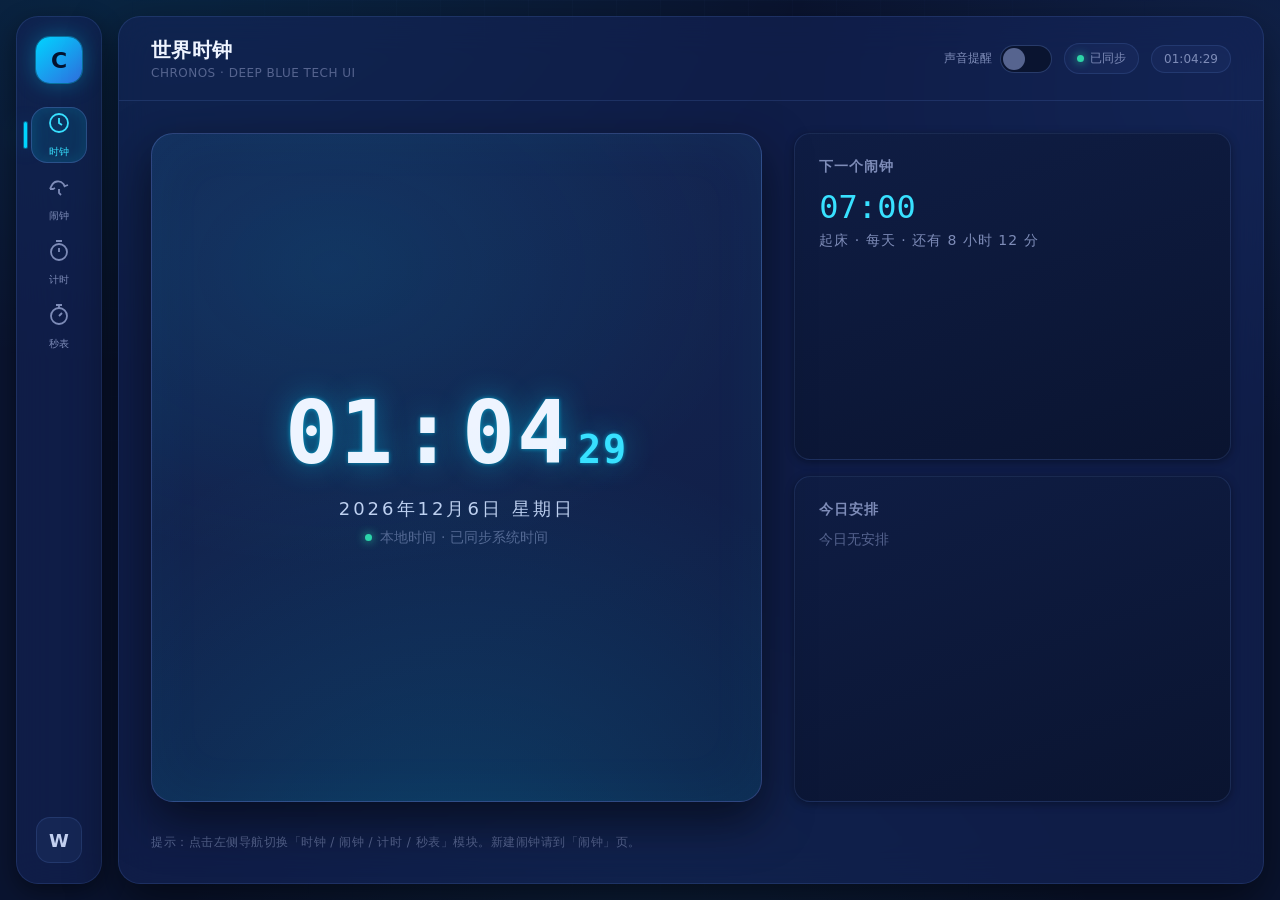
==== ui/index.html @ 6e9552f0 "Initial commit: Chronos Windows alarm clock" ====
<!DOCTYPE html>
<html lang="zh-CN" data-theme="dark">
<head>
<meta charset="UTF-8">
<meta content="width=device-width, initial-scale=1.0" name="viewport">
<title>Chronos · 闹钟</title>
<link rel="stylesheet" href="style.css">
</head>
<body>
  <div class="app">
    <!-- ===== 侧边导航 ===== -->
    <aside class="sidebar">
      <div class="brand">C</div>
      <button class="nav-btn active" data-view="clock" title="时钟">
        <svg fill="none" stroke="currentColor" stroke-width="1.8" viewBox="0 0 24 24"><circle cx="12" cy="12" r="9"/><path d="M12 7v5l3 2"/></svg>
        <span class="lbl">时钟</span>
      </button>
      <button class="nav-btn" data-view="alarms" title="闹钟">
        <svg fill="none" stroke="currentColor" stroke-width="1.8" viewBox="0 0 24 24"><path d="M3 14l1.5-3a7 7 0 0112-2l1.5 3"/><path d="M3 14h3l2-1M21 10l-3 1"/><path d="M12 14v4l2 2"/></svg>
        <span class="lbl">闹钟</span>
      </button>
      <button class="nav-btn" data-view="timer" title="计时">
        <svg fill="none" stroke="currentColor" stroke-width="1.8" viewBox="0 0 24 24"><circle cx="12" cy="13" r="8"/><path d="M12 13V9M9 2h6"/></svg>
        <span class="lbl">计时</span>
      </button>
      <button class="nav-btn" data-view="stopwatch" title="秒表">
        <svg fill="none" stroke="currentColor" stroke-width="1.8" viewBox="0 0 24 24"><circle cx="12" cy="13" r="8"/><path d="M12 13l3-3M9 2h6M12 2v3"/></svg>
        <span class="lbl">秒表</span>
      </button>
      <div class="nav-spacer"></div>
      <div class="nav-avatar">W</div>
    </aside>

    <!-- ===== 主区 ===== -->
    <main class="main">
      <div class="topbar">
        <div>
          <h1 id="viewTitle">世界时钟</h1>
          <div class="sub" id="viewSub">CHRONOS · DEEP BLUE TECH UI</div>
        </div>
        <div class="top-actions">
          <label class="sound-toggle">
            <span>声音提醒</span>
            <span class="switch">
              <input type="checkbox" id="soundToggle">
              <span class="track"></span><span class="knob"></span>
            </span>
          </label>
          <span class="pill"><span class="dot"></span> 已同步</span>
          <span class="pill" id="liveClock">--:--:--</span>
        </div>
      </div>

      <!-- 视图：时钟 -->
      <section class="view active" id="view-clock">
        <div class="clock-stage">
          <div class="clock-card">
            <div class="clock-time">
              <span id="hh">00</span><span class="colon">:</span><span id="mm">00</span><span class="sec" id="ss">00</span>
            </div>
            <div class="clock-date" id="dateLine">2026年1月1日 星期四</div>
            <div class="clock-loc"><span class="dot"></span> 本地时间 · 已同步系统时间</div>
          </div>
          <div class="side-stack">
            <div class="mini-card">
              <h3>下一个闹钟</h3>
              <div class="next-alarm" id="nextAlarm">--:--<small id="nextAlarmSub">暂无启用的闹钟</small></div>
            </div>
            <div class="mini-card">
              <h3>今日安排</h3>
              <div id="todayList"></div>
            </div>
          </div>
        </div>
        <p class="footer-note">提示：点击左侧导航切换「时钟 / 闹钟 / 计时 / 秒表」模块。新建闹钟请到「闹钟」页。</p>
      </section>

      <!-- 视图：闹钟 -->
      <section class="view" id="view-alarms">
        <div class="view-head">
          <h2>我的闹钟</h2>
          <button class="btn btn-primary" id="btnNew">＋ 新建闹钟</button>
        </div>
        <div class="alarm-grid" id="alarmGrid"></div>
      </section>

      <!-- 视图：添加 / 编辑闹钟 -->
      <section class="view" id="view-form">
        <div class="view-head">
          <h2 id="formTitle">新建闹钟</h2>
          <button class="btn" id="btnBack">← 返回</button>
        </div>
        <div class="form-grid">
          <div class="field">
            <label>时间</label>
            <input class="input" type="time" id="fTime" value="07:00">
          </div>
          <div class="field">
            <label>标签名称</label>
            <input class="input" type="text" id="fLabel" placeholder="例如：起床 / 会议提醒" value="起床">
          </div>
          <div class="field full">
            <label>重复</label>
            <div class="chip-row" id="fDays">
              <span class="chip" data-day="0">一</span><span class="chip" data-day="1">二</span>
              <span class="chip" data-day="2">三</span><span class="chip" data-day="3">四</span>
              <span class="chip" data-day="4">五</span><span class="chip" data-day="5">六</span>
              <span class="chip" data-day="6">日</span>
              <span class="chip quick" data-quick="all">每天</span>
              <span class="chip quick" data-quick="wd">工作日</span>
              <span class="chip quick" data-quick="we">周末</span>
            </div>
          </div>
          <div class="field full">
            <label>铃声</label>
            <div class="ringtone-row">
              <select class="select" id="fRingtone"></select>
              <input type="file" id="fRingtoneFile" accept="audio/*" hidden>
              <button class="btn" id="btnUploadRingtone" type="button">＋ 上传音频</button>
            </div>
            <div class="ringtone-list" id="ringtoneList"></div>
          </div>
          <div class="field">
            <label>贪睡</label>
            <select class="select" id="fSnooze"><option value="on">开启 · 5 分钟</option><option value="off">关闭</option></select>
          </div>
          <div class="field">
            <label>音量</label>
            <select class="select" id="fVolume">
              <option value="70">70%</option><option value="40">40%</option><option value="100">100%</option>
            </select>
          </div>
        </div>
        <div class="btn-row">
          <button class="btn btn-primary" id="btnSave">保存闹钟</button>
          <button class="btn" id="btnCancel">取消</button>
        </div>
      </section>

      <!-- 视图：计时器 -->
      <section class="view" id="view-timer">
        <div class="ring-wrap">
          <div>
            <div class="ring">
              <svg height="320" width="320">
                <circle cx="160" cy="160" fill="none" r="140" stroke="rgba(120,160,255,.12)" stroke-width="10"/>
                <circle cx="160" cy="160" fill="none" id="timerArc" r="140" stroke="url(#g)" stroke-dasharray="879" stroke-dashoffset="220" stroke-linecap="round" stroke-width="10"/>
                <defs><linearGradient id="g" x1="0" y1="0" x2="1" y2="1"><stop offset="0" stop-color="#00d4ff"/><stop offset="1" stop-color="#3b82f6"/></linearGradient></defs>
              </svg>
              <div class="center"><div class="t" id="timerText">25:00</div><div class="c">专注计时</div></div>
            </div>
            <div class="ctrl-row">
              <button class="ctrl" id="timerReset" title="重置"><svg fill="none" stroke="currentColor" stroke-width="1.8" viewBox="0 0 24 24"><path d="M3 12a9 9 0 109-9 9 9 0 00-7 3.5M3 4v4h4"/></svg></button>
              <button class="ctrl main" id="timerBtn" title="开始"><svg fill="currentColor" viewBox="0 0 24 24"><path d="M8 5v14l11-7z"/></svg></button>
              <button class="ctrl" id="timerPause" title="暂停"><svg fill="currentColor" viewBox="0 0 24 24"><path d="M7 5h4v14H7zM13 5h4v14h-4z"/></svg></button>
            </div>
            <div class="preset-row">
              <span class="chip" data-min="25">25 分</span>
              <span class="chip" data-min="5">5 分</span>
              <span class="chip" data-min="10">10 分</span>
              <span class="chip" data-min="45">45 分</span>
              <span class="chip" data-min="60">60 分</span>
            </div>
          </div>
        </div>
      </section>

      <!-- 视图：秒表 -->
      <section class="view" id="view-stopwatch">
        <div class="ring-wrap">
          <div>
            <div class="ring">
              <svg height="320" width="320">
                <circle cx="160" cy="160" fill="none" r="140" stroke="rgba(120,160,255,.12)" stroke-width="10"/>
                <circle cx="160" cy="160" fill="none" id="swArc" r="140" stroke="url(#g)" stroke-dasharray="879" stroke-dashoffset="879" stroke-linecap="round" stroke-width="10"/>
              </svg>
              <div class="center"><div class="t" id="swText">00:00.00</div><div class="c">秒表</div></div>
            </div>
            <div class="ctrl-row">
              <button class="ctrl" id="swLap" title="计圈"><svg fill="none" stroke="currentColor" stroke-width="1.8" viewBox="0 0 24 24"><circle cx="12" cy="12" r="9"/><path d="M12 8v4l3 2"/></svg></button>
              <button class="ctrl main" id="swBtn" title="开始"><svg fill="currentColor" viewBox="0 0 24 24"><path d="M8 5v14l11-7z"/></svg></button>
              <button class="ctrl" id="swReset" title="重置"><svg fill="none" stroke="currentColor" stroke-width="1.8" viewBox="0 0 24 24"><path d="M3 12a9 9 0 109-9 9 9 0 00-7 3.5M3 4v4h4"/></svg></button>
            </div>
            <div class="lap-list" id="lapList"></div>
          </div>
        </div>
      </section>
    </main>
  </div>
  <div class="toast-fallback" id="fallback"></div>
  <script src="app.js"></script>
</body>
</html>
---- ui/style.css ----
/* ============================================================
   Chronos · 深蓝科技风设计系统 (Deep Blue Tech)
   基于资料库 alarm-clock-design-system 落地，扩展桌面端交互组件
   ============================================================ */
:root {
  /* —— 背景层 (深蓝渐变底座) —— */
  --bg-abyss:   #050a1f;
  --bg-base:    #0a1430;
  --bg-surface: #0f1d44;
  --bg-elevated:#152654;
  --bg-glass:   rgba(20, 38, 92, 0.55);

  /* —— 科技蓝主色 —— */
  --blue-100: #d6e6ff;
  --blue-300: #7fb2ff;
  --blue-500: #3b82f6;
  --blue-600: #2f6fe0;
  --blue-700: #2456b8;

  /* —— 青色强调 (霓虹光) —— */
  --cyan-400: #38e1ff;
  --cyan-500: #00d4ff;
  --cyan-glow: rgba(0, 212, 255, 0.45);

  /* —— 语义色 —— */
  --success: #2dd4a7;
  --warning: #ffb547;
  --danger:  #ff5d73;
  --info:    #38e1ff;

  /* —— 中性色 (文本) —— */
  --text-strong: #eef4ff;
  --text:        #c3d0f0;
  --text-muted:  #7e8cb8;
  --text-faint:  #56648f;
  --border:      rgba(120, 160, 255, 0.14);
  --border-strong: rgba(120, 160, 255, 0.28);

  /* —— 字体 —— */
  --font-ui: 'Inter', 'PingFang SC', 'Microsoft YaHei', system-ui, sans-serif;
  --font-mono: 'JetBrains Mono', 'SF Mono', 'Roboto Mono', 'Consolas', monospace;

  /* —— 字号 —— */
  --fs-xs: 0.75rem;
  --fs-sm: 0.875rem;
  --fs-base: 1rem;
  --fs-lg: 1.125rem;
  --fs-xl: 1.25rem;
  --fs-2xl: 1.5rem;
  --fs-3xl: 2rem;
  --fs-4xl: 3rem;
  --fs-hero: 5.5rem;

  /* —— 间距 (4px 基准) —— */
  --sp-1: 4px;  --sp-2: 8px;  --sp-3: 12px; --sp-4: 16px;
  --sp-5: 20px; --sp-6: 24px; --sp-8: 32px; --sp-10: 40px; --sp-12: 48px;

  /* —— 圆角 —— */
  --r-sm: 8px; --r-md: 12px; --r-lg: 16px; --r-xl: 22px; --r-pill: 999px;

  /* —— 阴影 / 发光 —— */
  --shadow-sm: 0 2px 8px rgba(0,0,0,.35);
  --shadow-md: 0 8px 24px rgba(0,0,0,.45);
  --shadow-lg: 0 18px 48px rgba(0,0,0,.55);
  --glow-cyan: 0 0 0 1px rgba(0,212,255,.35), 0 0 22px rgba(0,212,255,.35);
  --glow-blue: 0 0 26px rgba(59,130,246,.4);

  /* —— 过渡 —— */
  --t-fast: 140ms ease;
  --t-normal: 260ms cubic-bezier(.4,0,.2,1);
}

* { margin: 0; padding: 0; box-sizing: border-box; }
html, body { height: 100%; }
body {
  font-family: var(--font-ui);
  color: var(--text);
  background:
    radial-gradient(1200px 800px at 12% -8%, rgba(0,212,255,.10), transparent 55%),
    radial-gradient(1000px 700px at 100% 10%, rgba(59,130,246,.14), transparent 50%),
    radial-gradient(900px 900px at 50% 120%, rgba(56,225,255,.08), transparent 55%),
    var(--bg-base);
  background-attachment: fixed;
  -webkit-font-smoothing: antialiased;
  overflow: hidden;
  user-select: none;
}
body::before {
  content: "";
  position: fixed; inset: 0;
  background-image:
    linear-gradient(rgba(120,160,255,.05) 1px, transparent 1px),
    linear-gradient(90deg, rgba(120,160,255,.05) 1px, transparent 1px);
  background-size: 44px 44px;
  mask-image: radial-gradient(circle at 50% 40%, #000 0%, transparent 78%);
  pointer-events: none;
  z-index: 0;
}
::-webkit-scrollbar { width: 8px; height: 8px; }
::-webkit-scrollbar-thumb { background: var(--border-strong); border-radius: 99px; }
::-webkit-scrollbar-track { background: transparent; }

/* ============================================================
   APP SHELL
   ============================================================ */
.app {
  position: relative; z-index: 1;
  display: grid;
  grid-template-columns: 86px 1fr;
  height: 100vh;
  gap: var(--sp-4);
  padding: var(--sp-4);
}

/* —— 侧边导航 —— */
.sidebar {
  background: var(--bg-glass);
  backdrop-filter: blur(18px);
  -webkit-backdrop-filter: blur(18px);
  border: 1px solid var(--border);
  border-radius: var(--r-xl);
  display: flex; flex-direction: column; align-items: center;
  padding: var(--sp-5) var(--sp-2);
  gap: var(--sp-2);
  box-shadow: var(--shadow-md);
}
.brand {
  width: 46px; height: 46px; border-radius: 14px;
  background: linear-gradient(140deg, var(--cyan-500), var(--blue-600));
  display: grid; place-items: center;
  color: #04122e; font-weight: 800; font-size: 22px;
  box-shadow: var(--glow-cyan);
  margin-bottom: var(--sp-4);
}
.nav-btn {
  width: 56px; height: 56px; border-radius: 16px;
  border: 1px solid transparent;
  background: transparent;
  color: var(--text-muted);
  display: grid; place-items: center; gap: 4px;
  cursor: pointer; transition: var(--t-normal);
  position: relative;
  font-family: var(--font-ui);
}
.nav-btn svg { width: 24px; height: 24px; }
.nav-btn .lbl { font-size: 10px; letter-spacing: .5px; }
.nav-btn:hover { color: var(--text); background: rgba(120,160,255,.08); }
.nav-btn.active {
  color: var(--cyan-400);
  background: rgba(0,212,255,.10);
  border-color: var(--border-strong);
  box-shadow: inset 0 0 14px rgba(0,212,255,.12);
}
.nav-btn.active::before {
  content: ""; position: absolute; left: -8px; top: 50%; transform: translateY(-50%);
  width: 3px; height: 26px; border-radius: 99px;
  background: var(--cyan-500); box-shadow: var(--glow-cyan);
}
.nav-spacer { flex: 1; }
.nav-avatar {
  width: 46px; height: 46px; border-radius: 14px;
  background: var(--bg-elevated); border: 1px solid var(--border);
  display: grid; place-items: center; color: var(--text); font-weight: 600; font-size: 18px;
}

/* ============================================================
   MAIN
   ============================================================ */
.main {
  background: var(--bg-glass);
  backdrop-filter: blur(18px);
  -webkit-backdrop-filter: blur(18px);
  border: 1px solid var(--border);
  border-radius: var(--r-xl);
  box-shadow: var(--shadow-lg);
  overflow: hidden;
  display: flex; flex-direction: column;
}
.topbar {
  display: flex; align-items: center; justify-content: space-between;
  padding: var(--sp-5) var(--sp-8);
  border-bottom: 1px solid var(--border);
  flex: none;
}
.topbar h1 { font-size: var(--fs-xl); color: var(--text-strong); font-weight: 650; letter-spacing: .3px; }
.topbar .sub { font-size: var(--fs-xs); color: var(--text-faint); margin-top: 2px; letter-spacing: .5px; }
.top-actions { display: flex; gap: var(--sp-3); align-items: center; }
.pill {
  font-size: var(--fs-xs); color: var(--text-muted);
  padding: 6px 12px; border-radius: var(--r-pill);
  border: 1px solid var(--border); background: rgba(120,160,255,.05);
  display: inline-flex; align-items: center; gap: 6px;
}
.pill .dot { width:7px;height:7px;border-radius:99px;background:var(--success); box-shadow:0 0 10px var(--success); }

/* 声音提醒开关（顶栏） */
.sound-toggle { display: inline-flex; align-items: center; gap: 8px; font-size: var(--fs-xs); color: var(--text-muted); }
.switch { position: relative; width: 52px; height: 28px; flex: none; }
.switch input { display: none; }
.switch .track {
  position:absolute; inset:0; border-radius:99px;
  background: var(--bg-base); border:1px solid var(--border-strong);
  transition: var(--t-normal);
}
.switch .knob {
  position:absolute; top:3px; left:3px; width:22px; height:22px; border-radius:99px;
  background: var(--text-faint); transition: var(--t-normal);
}
.switch input:checked + .track { background: linear-gradient(90deg, var(--cyan-500), var(--blue-500)); border-color: transparent; box-shadow: var(--glow-cyan); }
.switch input:checked + .track + .knob { transform: translateX(24px); background:#fff; }

.view { flex: 1; overflow: auto; padding: var(--sp-8); display: none; min-height: 0; }
.view.active { display: flex; flex-direction: column; animation: fade .35s ease; }
@keyframes fade { from { opacity: 0; transform: translateY(8px);} to { opacity:1; transform:none; } }

/* ============================================================
   时钟主页 (HERO)
   ============================================================ */
.clock-stage {
  display: grid; grid-template-columns: 1.4fr 1fr; gap: var(--sp-8);
  height: 100%; align-items: stretch;
}
.clock-card {
  background:
    radial-gradient(700px 500px at 30% 20%, rgba(0,212,255,.10), transparent 60%),
    linear-gradient(160deg, var(--bg-elevated), var(--bg-surface));
  border: 1px solid var(--border-strong);
  border-radius: var(--r-xl);
  box-shadow: var(--shadow-lg), inset 0 0 60px rgba(0,212,255,.05);
  display: flex; flex-direction: column; align-items: center; justify-content: center;
  padding: var(--sp-10);
  position: relative; overflow: hidden;
}
.clock-card::after {
  content:""; position:absolute; inset:0;
  background: radial-gradient(circle at 50% 120%, rgba(0,212,255,.18), transparent 60%);
  pointer-events:none;
}
.clock-time {
  font-family: var(--font-mono);
  font-size: var(--fs-hero); font-weight: 700; line-height: 1;
  color: var(--text-strong);
  text-shadow: 0 0 30px rgba(0,212,255,.45), 0 0 4px rgba(0,212,255,.6);
  letter-spacing: 2px;
  display: flex; align-items: baseline; gap: 6px;
}
.clock-time .sec { font-size: 2.4rem; color: var(--cyan-400); text-shadow: var(--glow-cyan); }
.clock-time .colon { animation: blink 1s steps(1) infinite; }
@keyframes blink { 50% { opacity: .25; } }
.clock-date { margin-top: var(--sp-5); font-size: var(--fs-lg); color: var(--text); letter-spacing: 3px; }
.clock-loc  { margin-top: var(--sp-2); font-size: var(--fs-sm); color: var(--text-faint); display:flex; gap:8px; align-items:center;}
.clock-loc .dot { width:7px;height:7px;border-radius:99px;background:var(--success); box-shadow:0 0 10px var(--success); }

.side-stack { display: flex; flex-direction: column; gap: var(--sp-4); }
.mini-card {
  background: linear-gradient(160deg, var(--bg-surface), var(--bg-base));
  border: 1px solid var(--border);
  border-radius: var(--r-lg);
  padding: var(--sp-6);
  box-shadow: var(--shadow-sm);
  flex: 1;
}
.mini-card h3 { font-size: var(--fs-sm); color: var(--text-muted); font-weight: 600; letter-spacing: 1px; margin-bottom: var(--sp-3); text-transform: uppercase; }
.next-alarm { font-family: var(--font-mono); font-size: var(--fs-3xl); color: var(--cyan-400); text-shadow: var(--glow-cyan); }
.next-alarm small { display:block; font-family: var(--font-ui); font-size: var(--fs-sm); color: var(--text-muted); margin-top:6px; letter-spacing:1px; }
.ring-row { display:flex; align-items:center; gap:10px; font-size: var(--fs-sm); color: var(--text); }
.ring-row + .ring-row { margin-top: 12px; }
.ring-ico { width:34px;height:34px;border-radius:10px;display:grid;place-items:center;background:rgba(0,212,255,.10);color:var(--cyan-400); flex:none; }

.footer-note { margin-top: var(--sp-8); font-size: var(--fs-xs); color: var(--text-faint); letter-spacing:.5px; }

/* ============================================================
   闹钟列表
   ============================================================ */
.view-head { display:flex; align-items:center; justify-content:space-between; margin-bottom: var(--sp-6); }
.view-head h2 { color: var(--text-strong); font-size: var(--fs-2xl); font-weight: 650; letter-spacing:.3px; }
.btn {
  font-family: var(--font-ui); font-weight: 600; cursor: pointer;
  border: 1px solid var(--border-strong); border-radius: var(--r-md);
  padding: 10px 18px; font-size: var(--fs-sm); color: var(--text-strong);
  background: rgba(120,160,255,.06); transition: var(--t-fast);
  display: inline-flex; align-items: center; gap: 8px;
}
.btn:hover { background: rgba(120,160,255,.14); transform: translateY(-1px); }
.btn-primary {
  background: linear-gradient(140deg, var(--cyan-500), var(--blue-600));
  color: #04122e; border-color: transparent; box-shadow: var(--glow-cyan);
}
.btn-primary:hover { box-shadow: 0 0 30px rgba(0,212,255,.6); }
.btn-ghost { background: transparent; }
.btn-danger { color: var(--danger); border-color: rgba(255,93,115,.4); }
.btn-danger:hover { background: rgba(255,93,115,.12); }
.btn svg { width: 18px; height: 18px; }
.btn-row { display:flex; gap: var(--sp-3); margin-top: var(--sp-8); }

.alarm-grid { display: grid; grid-template-columns: repeat(2, 1fr); gap: var(--sp-4); }
.alarm-item {
  display: flex; align-items: center; gap: var(--sp-5);
  background: linear-gradient(160deg, var(--bg-elevated), var(--bg-surface));
  border: 1px solid var(--border); border-radius: var(--r-lg);
  padding: var(--sp-5) var(--sp-6); transition: var(--t-normal);
  position: relative;
  cursor: pointer;
}
.alarm-item:hover { border-color: var(--border-strong); transform: translateY(-2px); box-shadow: var(--shadow-md); }
.alarm-item.off { opacity: .55; }
.alarm-time { font-family: var(--font-mono); font-size: var(--fs-3xl); color: var(--text-strong); font-weight: 700; order: 1; }
.alarm-item.off .alarm-time { color: var(--text-faint); }
.alarm-switch { order: 2; cursor: pointer; }
.alarm-meta { flex: 1; min-width: 0; order: 3; }
.alarm-meta .name { color: var(--text-strong); font-weight: 600; font-size: var(--fs-base); display:flex; align-items:center; gap:8px; }
.alarm-meta .repeat { color: var(--text-muted); font-size: var(--fs-xs); margin-top: 4px; letter-spacing: .6px; }
.badge { display:inline-block; font-size:10px; padding:3px 8px; border-radius:99px; background:rgba(45,212,167,.14); color:var(--success); letter-spacing:.5px; }
.badge.warn { background:rgba(255,181,71,.14); color:var(--warning); }
.alarm-del {
  position:absolute; top:10px; right:12px; width:22px; height:22px; border-radius:7px;
  border:1px solid transparent; background:transparent; color:var(--text-faint);
  cursor:pointer; font-size:14px; line-height:1; display:grid; place-items:center;
  transition: var(--t-fast);
}
.alarm-del:hover { color: var(--danger); background: rgba(255,93,115,.12); }

/* ============================================================
   表单 (添加 / 编辑闹钟)
   ============================================================ */
.form-grid { display:grid; grid-template-columns: repeat(2, 1fr); gap: var(--sp-5); max-width: 720px; }
.field { display:flex; flex-direction:column; gap: var(--sp-2); }
.field.full { grid-column: 1 / -1; }
.field label { font-size: var(--fs-xs); color: var(--text-muted); letter-spacing: 1px; text-transform: uppercase; }
.input, .select {
  font-family: var(--font-ui); font-size: var(--fs-base); color: var(--text-strong);
  background: var(--bg-base); border: 1px solid var(--border-strong); border-radius: var(--r-md);
  padding: 12px 14px; transition: var(--t-fast); width: 100%;
}
.input[type=time] { font-family: var(--font-mono); letter-spacing: 1px; }
.input:focus, .select:focus { outline:none; border-color: var(--cyan-500); box-shadow: 0 0 0 3px rgba(0,212,255,.14); }
.select { appearance:none; background-image: linear-gradient(45deg, transparent 50%, var(--text-muted) 50%), linear-gradient(135deg, var(--text-muted) 50%, transparent 50%); background-position: calc(100% - 18px) 18px, calc(100% - 13px) 18px; background-size: 5px 5px, 5px 5px; background-repeat:no-repeat; }
.chip-row { display:flex; gap:8px; flex-wrap:wrap; }
.chip {
  font-size: var(--fs-sm); padding: 8px 14px; border-radius: var(--r-pill);
  border:1px solid var(--border-strong); background: var(--bg-base); color: var(--text-muted);
  cursor:pointer; transition: var(--t-fast); user-select:none;
}
.chip:hover { color: var(--text-strong); border-color: var(--cyan-500); }
.chip.selected { background: rgba(0,212,255,.14); color: var(--cyan-400); border-color: var(--cyan-500); box-shadow: inset 0 0 12px rgba(0,212,255,.12); }
.chip.quick { font-weight:600; }

/* ============================================================
   计时器 / 秒表 (环形进度)
   ============================================================ */
.ring-wrap { display:flex; flex-direction:column; align-items:center; justify-content:center; height: 100%; min-height: 0; }
.ring-wrap > div { display:flex; flex-direction:column; align-items:center; }
.ring { position: relative; width: 320px; height: 320px; }
.ring svg { transform: rotate(-90deg); }
.ring .center { position:absolute; inset:0; display:grid; place-content:center; text-align:center; }
.ring .center .t { font-family: var(--font-mono); font-size: var(--fs-4xl); color: var(--text-strong); text-shadow: var(--glow-cyan); }
.ring .center .c { font-size: var(--fs-sm); color: var(--text-muted); margin-top:6px; letter-spacing:2px; }
.ctrl-row { display:flex; gap: var(--sp-3); justify-content:center; margin-top: var(--sp-8); }
.ctrl {
  width: 64px; height: 64px; border-radius: 99px; cursor:pointer;
  border:1px solid var(--border-strong); background: rgba(120,160,255,.06);
  color: var(--text-strong); display:grid; place-items:center; transition: var(--t-fast);
}
.ctrl:hover { background: rgba(120,160,255,.16); transform: translateY(-2px); }
.ctrl.main { background: linear-gradient(140deg, var(--cyan-500), var(--blue-600)); color:#04122e; border-color:transparent; box-shadow: var(--glow-cyan); }
.ctrl.main:hover { box-shadow: 0 0 30px rgba(0,212,255,.6); }
.ctrl svg { width:26px; height:26px; }

.lap-list { margin-top: var(--sp-6); max-width: 420px; width:100%; }
.lap {
  display:flex; justify-content:space-between; padding: 12px 16px;
  border-bottom: 1px solid var(--border); font-family: var(--font-mono); color: var(--text);
  font-size: var(--fs-sm);
}
.lap span:last-child { color: var(--cyan-400); }

/* 计时器预设 */
.preset-row { display:flex; gap: var(--sp-3); justify-content:center; margin-top: var(--sp-5); flex-wrap:wrap; }

/* 铃声上传 */
.ringtone-row { display:flex; gap: var(--sp-3); align-items:center; }
.ringtone-row .select { flex: 1; }
.ringtone-list { display:flex; gap: var(--sp-2); flex-wrap:wrap; margin-top: var(--sp-3); }
.ringtone-tag {
  display:inline-flex; align-items:center; gap: 6px;
  font-size: var(--fs-xs); color: var(--text-muted);
  padding: 5px 10px; border-radius: var(--r-pill);
  border: 1px solid var(--border); background: rgba(120,160,255,.05);
}
.ringtone-tag button {
  background:none; border:none; color:var(--text-faint); cursor:pointer; font-size:12px; line-height:1; padding:0;
}
.ringtone-tag button:hover { color: var(--danger); }
.ringtone-tag .play { color: var(--cyan-400); }
.ringtone-tag .play:hover { color: var(--cyan-500); }
.empty-hint {
  grid-column: 1 / -1; text-align:center; color: var(--text-faint);
  padding: var(--sp-10); font-size: var(--fs-sm); letter-spacing: .5px;
}
.toast-fallback {
  position: fixed; left:50%; bottom:24px; transform:translateX(-50%);
  background: var(--bg-elevated); border:1px solid var(--border-strong);
  color: var(--text-strong); padding:12px 18px; border-radius: var(--r-md);
  box-shadow: var(--shadow-lg); font-size: var(--fs-sm); z-index: 50;
  display:none; animation: fade .3s ease;
}
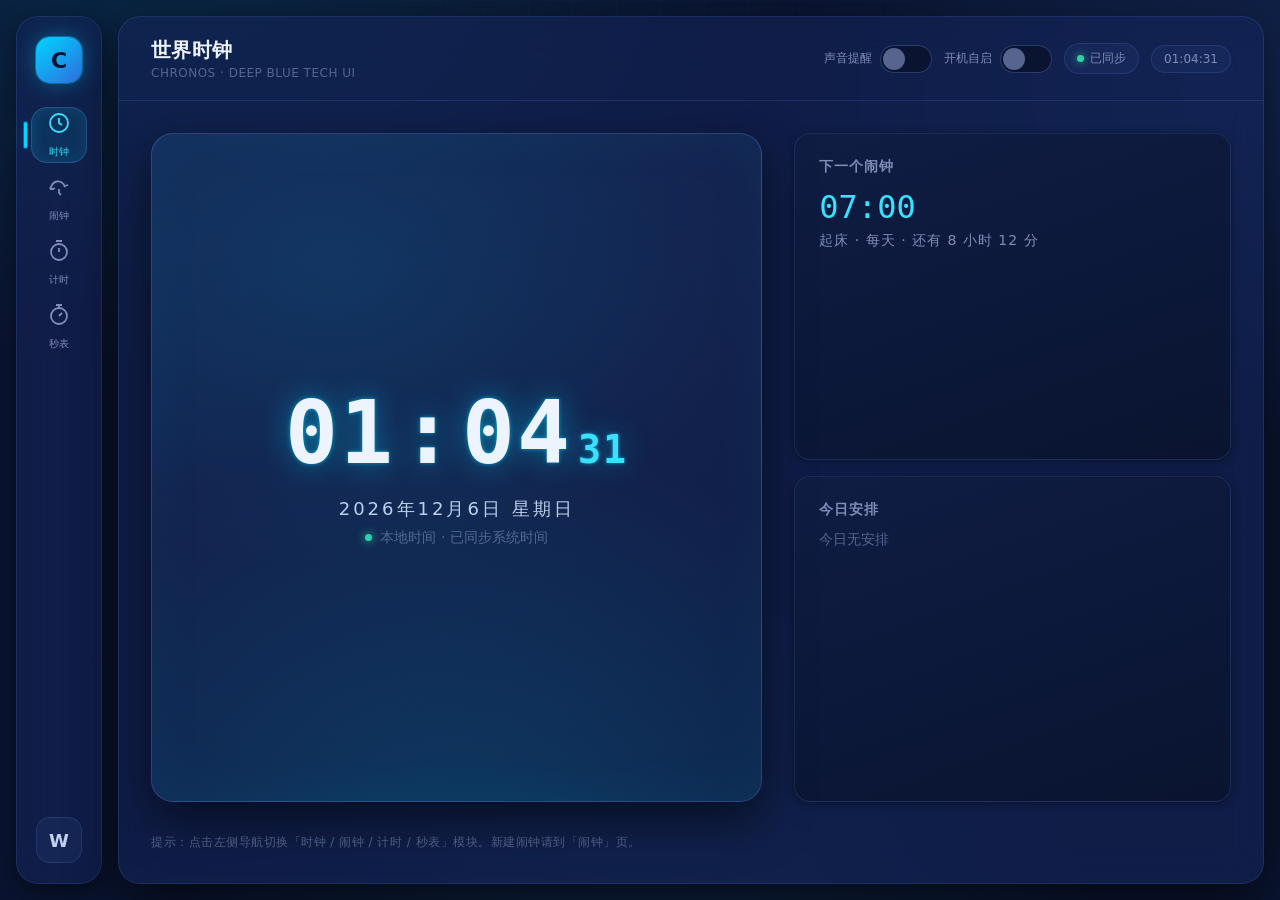
==== commit f5210932: "feat: add autostart-on-boot toggle (registry Run + --hidden launch)" ====
--- a/ui/index.html
+++ b/ui/index.html
@@ -46,6 +46,13 @@
               <span class="track"></span><span class="knob"></span>
             </span>
           </label>
+          <label class="sound-toggle" title="登录 Windows 后自动在后台启动（最小化到托盘）">
+            <span>开机自启</span>
+            <span class="switch">
+              <input type="checkbox" id="autostartToggle">
+              <span class="track"></span><span class="knob"></span>
+            </span>
+          </label>
           <span class="pill"><span class="dot"></span> 已同步</span>
           <span class="pill" id="liveClock">--:--:--</span>
         </div>
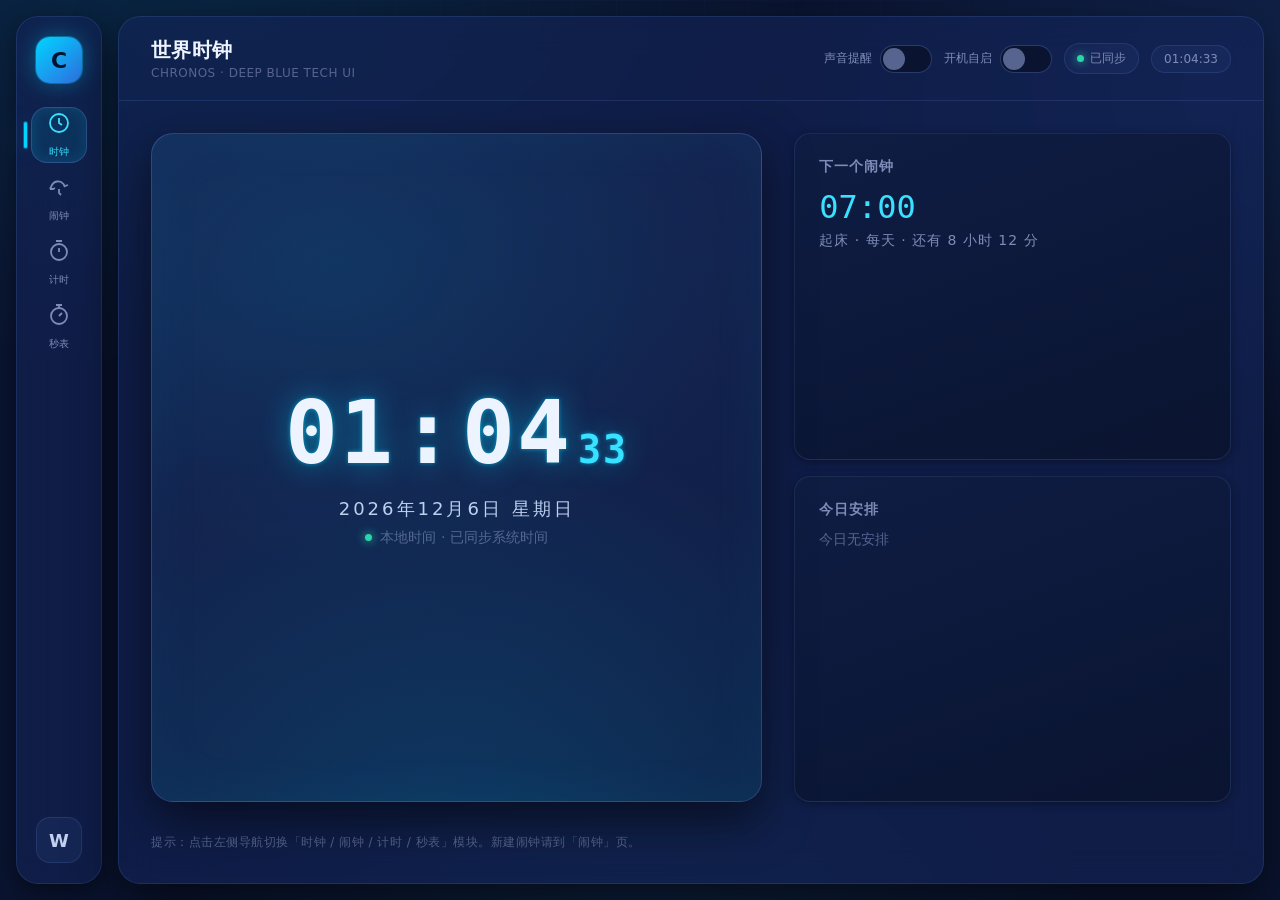
==== commit d70c0043: "feat: alarm fires via Windows Task Scheduler when app is closed/rebooted - Register a daily schtasks" ====
--- a/ui/index.html
+++ b/ui/index.html
@@ -88,6 +88,7 @@
           <h2>我的闹钟</h2>
           <button class="btn btn-primary" id="btnNew">＋ 新建闹钟</button>
         </div>
+        <p class="alarm-hint">启用的闹钟会在 Windows 任务计划程序里自动注册：即使你关掉了软件，或重启电脑（请同时开启顶栏「开机自启」），到点仍会由系统唤醒闹钟响铃。软件正在运行时则不会重复提醒。</p>
         <div class="alarm-grid" id="alarmGrid"></div>
       </section>
 
--- a/ui/style.css
+++ b/ui/style.css
@@ -268,6 +268,7 @@
 .ring-ico { width:34px;height:34px;border-radius:10px;display:grid;place-items:center;background:rgba(0,212,255,.10);color:var(--cyan-400); flex:none; }
 
 .footer-note { margin-top: var(--sp-8); font-size: var(--fs-xs); color: var(--text-faint); letter-spacing:.5px; }
+.alarm-hint { margin: var(--sp-3) 0 var(--sp-6); padding: var(--sp-4) var(--sp-5); background: rgba(34,211,238,.08); border: 1px solid rgba(34,211,238,.22); border-radius: var(--radius-md, 10px); font-size: var(--fs-xs); color: var(--text-muted); letter-spacing:.4px; line-height: 1.7; }
 
 /* ============================================================
    闹钟列表
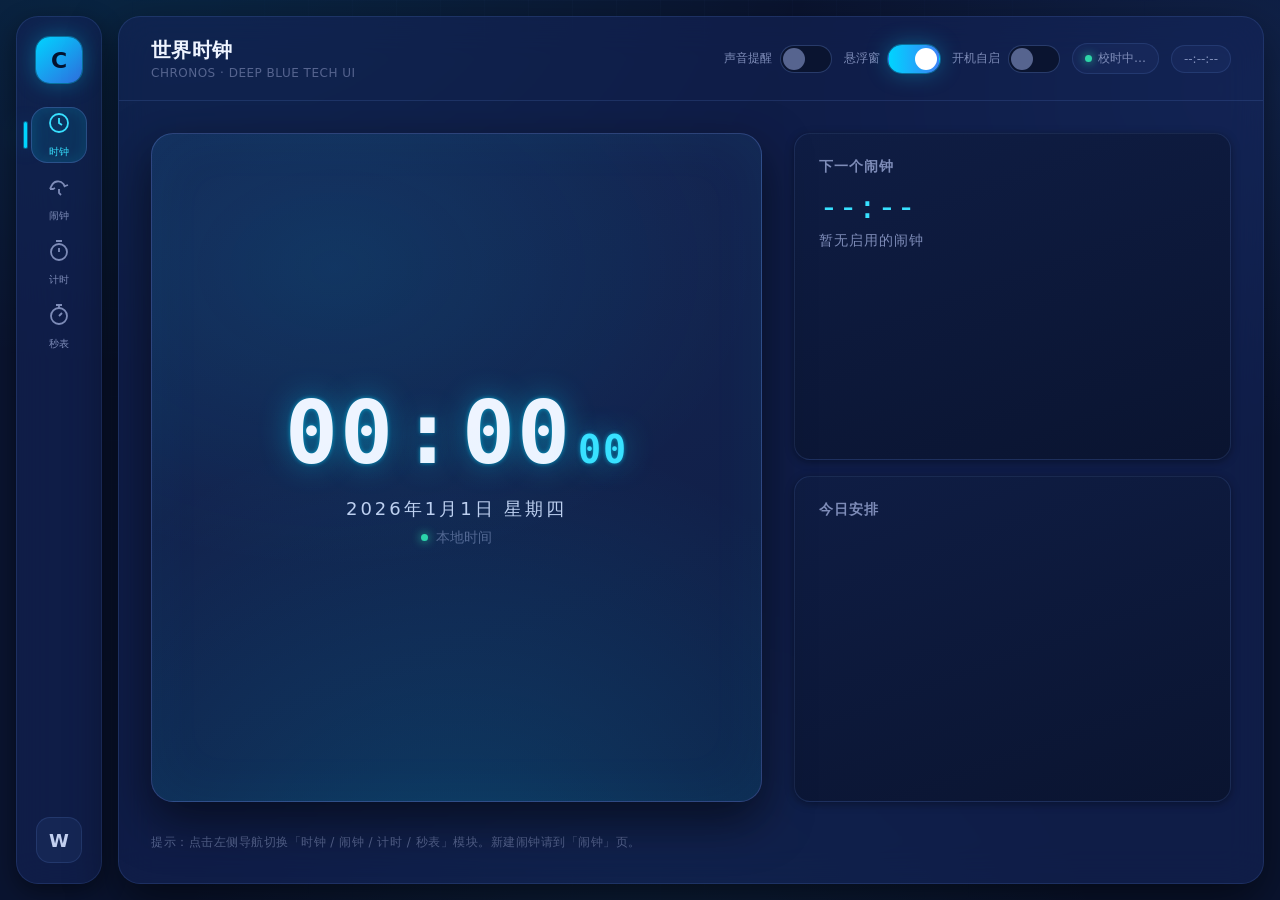
==== commit ca45d1c6: "feat: desktop floating widget, NTP time sync, once-only alarms Floating widget - 340x376 glass panel" ====
--- a/ui/index.html
+++ b/ui/index.html
@@ -46,6 +46,13 @@
               <span class="track"></span><span class="knob"></span>
             </span>
           </label>
+          <label class="sound-toggle" title="在桌面右下角常驻时钟悬浮窗">
+            <span>悬浮窗</span>
+            <span class="switch">
+              <input type="checkbox" id="widgetToggle" checked>
+              <span class="track"></span><span class="knob"></span>
+            </span>
+          </label>
           <label class="sound-toggle" title="登录 Windows 后自动在后台启动（最小化到托盘）">
             <span>开机自启</span>
             <span class="switch">
@@ -53,7 +60,7 @@
               <span class="track"></span><span class="knob"></span>
             </span>
           </label>
-          <span class="pill"><span class="dot"></span> 已同步</span>
+          <span class="pill" id="timeSyncPill" title="向 NTP 服务器校准时间"><span class="dot"></span> 校时中…</span>
           <span class="pill" id="liveClock">--:--:--</span>
         </div>
       </div>
@@ -66,7 +73,7 @@
               <span id="hh">00</span><span class="colon">:</span><span id="mm">00</span><span class="sec" id="ss">00</span>
             </div>
             <div class="clock-date" id="dateLine">2026年1月1日 星期四</div>
-            <div class="clock-loc"><span class="dot"></span> 本地时间 · 已同步系统时间</div>
+            <div class="clock-loc" id="clockLoc"><span class="dot"></span> 本地时间</div>
           </div>
           <div class="side-stack">
             <div class="mini-card">
@@ -101,7 +108,11 @@
         <div class="form-grid">
           <div class="field">
             <label>时间</label>
-            <input class="input" type="time" id="fTime" value="07:00">
+            <div class="time-picker">
+              <select class="select" id="fHour"></select>
+              <span class="time-colon">:</span>
+              <select class="select" id="fMinute"></select>
+            </div>
           </div>
           <div class="field">
             <label>标签名称</label>
@@ -117,7 +128,9 @@
               <span class="chip quick" data-quick="all">每天</span>
               <span class="chip quick" data-quick="wd">工作日</span>
               <span class="chip quick" data-quick="we">周末</span>
-            </div>
+              <span class="chip quick" data-quick="once">仅一次</span>
+            </div>
+            <p class="field-hint" id="onceHint" style="display:none">一次性闹钟：到点响一次后自动关闭，不再重复。</p>
           </div>
           <div class="field full">
             <label>铃声</label>
@@ -135,7 +148,17 @@
           <div class="field">
             <label>音量</label>
             <select class="select" id="fVolume">
-              <option value="70">70%</option><option value="40">40%</option><option value="100">100%</option>
+              <option value="0">0%（静音）</option>
+              <option value="10">10%</option>
+              <option value="20">20%</option>
+              <option value="30">30%</option>
+              <option value="40">40%</option>
+              <option value="50">50%</option>
+              <option value="60">60%</option>
+              <option value="70" selected>70%</option>
+              <option value="80">80%</option>
+              <option value="90">90%</option>
+              <option value="100">100%</option>
             </select>
           </div>
         </div>
--- a/ui/style.css
+++ b/ui/style.css
@@ -192,6 +192,9 @@
   display: inline-flex; align-items: center; gap: 6px;
 }
 .pill .dot { width:7px;height:7px;border-radius:99px;background:var(--success); box-shadow:0 0 10px var(--success); }
+.pill-ok .dot { background: var(--cyan-500, #00d4ff); box-shadow: 0 0 10px var(--cyan-500, #00d4ff); }
+.pill-warn { border-color: rgba(255,181,71,.45); color: var(--warning); }
+.pill-warn .dot { background: var(--warning); box-shadow: 0 0 10px var(--warning); }
 
 /* 声音提醒开关（顶栏） */
 .sound-toggle { display: inline-flex; align-items: center; gap: 8px; font-size: var(--fs-xs); color: var(--text-muted); }
@@ -305,6 +308,16 @@
 }
 .alarm-item:hover { border-color: var(--border-strong); transform: translateY(-2px); box-shadow: var(--shadow-md); }
 .alarm-item.off { opacity: .55; }
+/* 悬浮窗跳转过来时的高亮定位 */
+.alarm-item.flash {
+  border-color: var(--cyan-500);
+  box-shadow: 0 0 0 2px rgba(0, 212, 255, .28), 0 0 32px rgba(0, 212, 255, .35);
+  animation: flashPulse 1.2s ease-in-out 2;
+}
+@keyframes flashPulse {
+  0%, 100% { box-shadow: 0 0 0 2px rgba(0, 212, 255, .2), 0 0 18px rgba(0, 212, 255, .25); }
+  50%      { box-shadow: 0 0 0 2px rgba(0, 212, 255, .5), 0 0 40px rgba(0, 212, 255, .5); }
+}
 .alarm-time { font-family: var(--font-mono); font-size: var(--fs-3xl); color: var(--text-strong); font-weight: 700; order: 1; }
 .alarm-item.off .alarm-time { color: var(--text-faint); }
 .alarm-switch { order: 2; cursor: pointer; }
@@ -335,6 +348,18 @@
 }
 .input[type=time] { font-family: var(--font-mono); letter-spacing: 1px; }
 .input:focus, .select:focus { outline:none; border-color: var(--cyan-500); box-shadow: 0 0 0 3px rgba(0,212,255,.14); }
+/* 时间选择器：时 / 分 两个下拉 */
+.time-picker { display:flex; align-items:center; gap: var(--sp-2); }
+.time-picker .select {
+  font-family: var(--font-mono); font-size: var(--fs-xl); letter-spacing: 1px;
+  text-align: center; padding: 10px 30px 10px 12px;
+  background-position: calc(100% - 16px) 20px, calc(100% - 11px) 20px;
+}
+.time-picker .time-colon {
+  font-family: var(--font-mono); font-size: var(--fs-xl); font-weight: 700;
+  color: var(--cyan-400); text-shadow: var(--glow-cyan);
+}
+.field-hint { margin: 0; font-size: var(--fs-xs); color: var(--text-muted); }
 .select { appearance:none; background-image: linear-gradient(45deg, transparent 50%, var(--text-muted) 50%), linear-gradient(135deg, var(--text-muted) 50%, transparent 50%); background-position: calc(100% - 18px) 18px, calc(100% - 13px) 18px; background-size: 5px 5px, 5px 5px; background-repeat:no-repeat; }
 .chip-row { display:flex; gap:8px; flex-wrap:wrap; }
 .chip {
